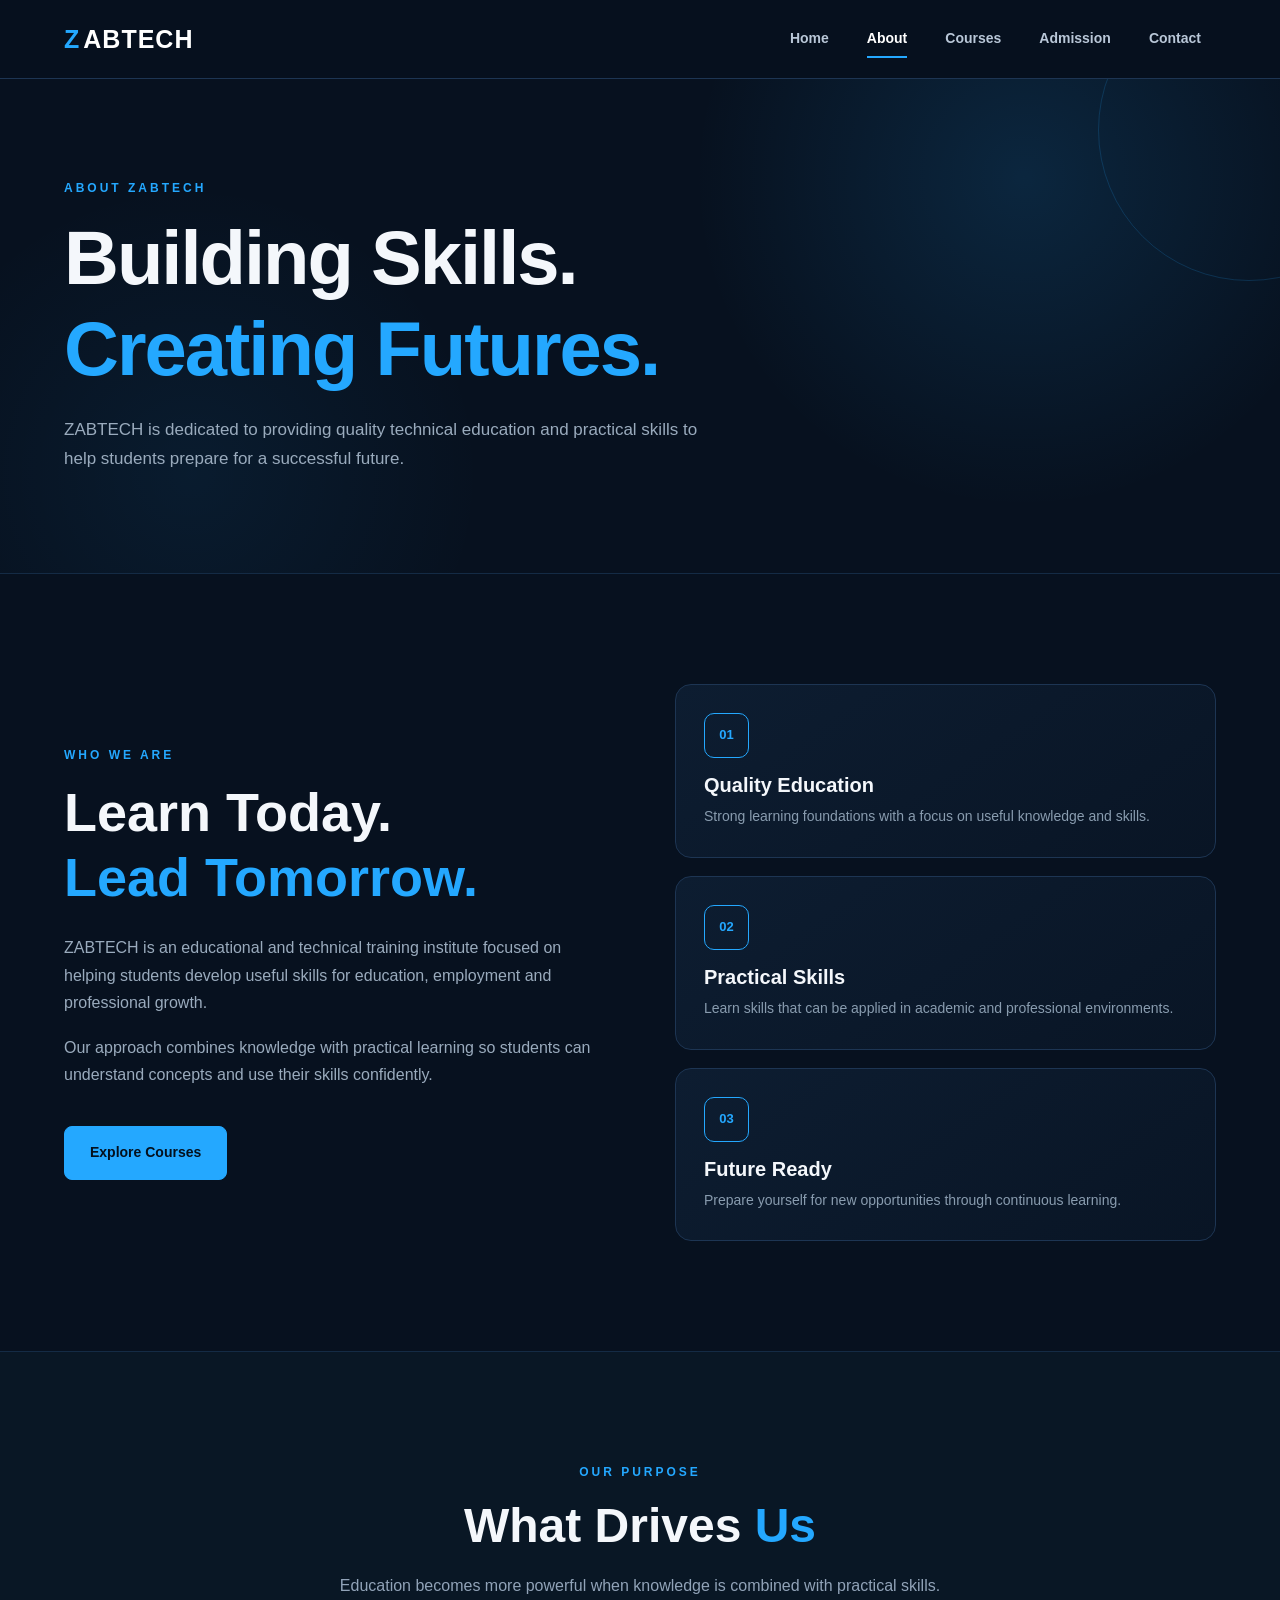
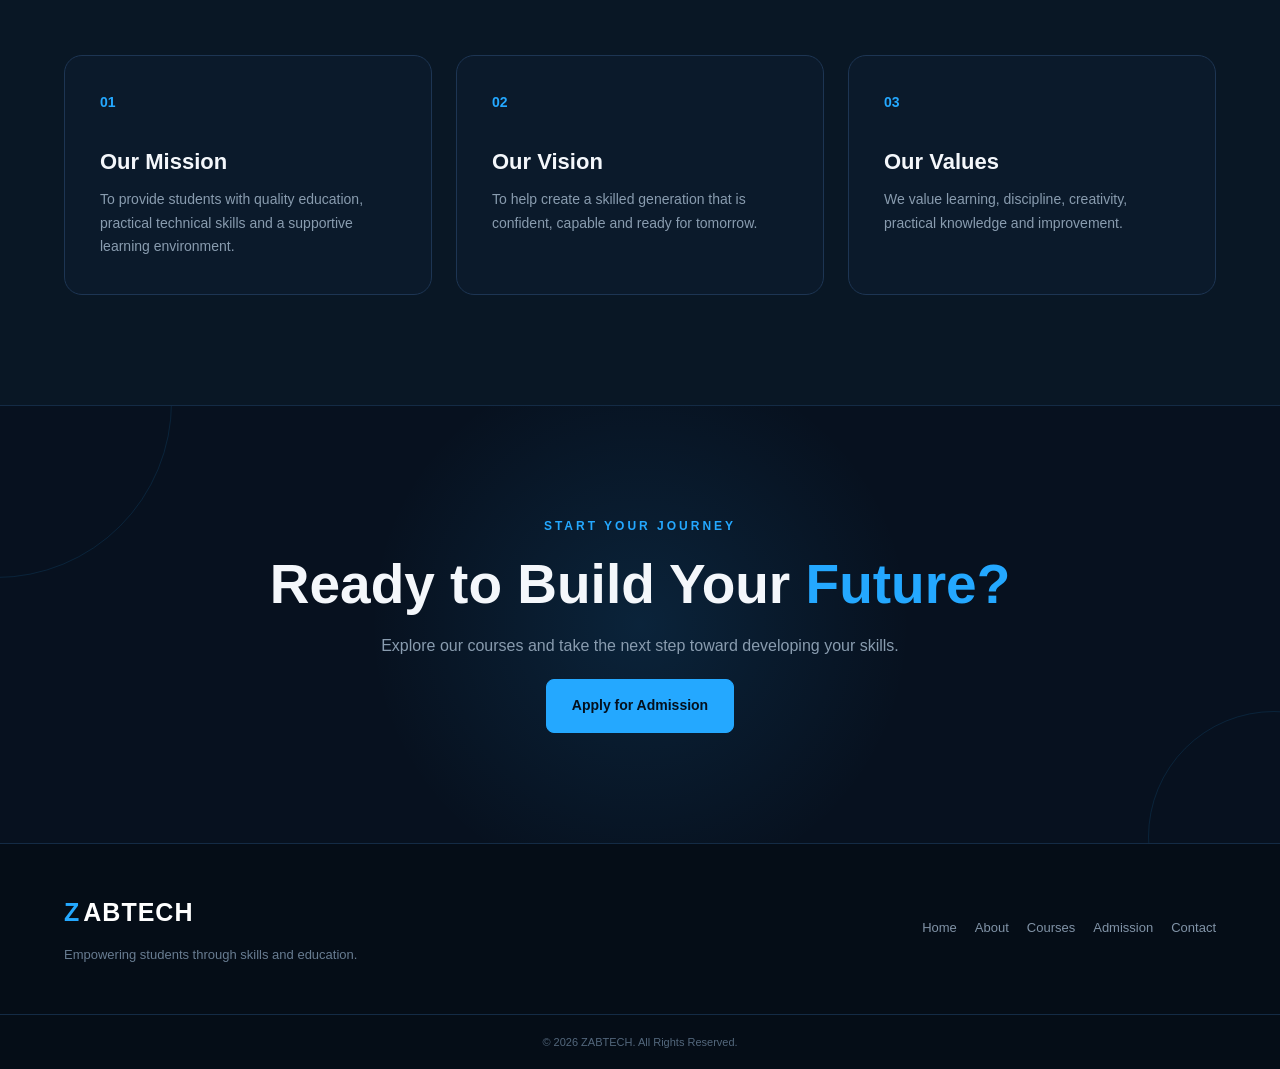
==== about.html @ 16ada103 "Add files via upload" ====
<!DOCTYPE html>

<html lang="en">
<head>
    <meta charset="UTF-8">
    <meta name="viewport" content="width=device-width, initial-scale=1.0">
    <title>About Us | ZABTECH</title>
    <link rel="stylesheet" href="style.css">
</head>

<body>


<header class="navbar">
    <div class="container nav-container">

        <a href="index.html" class="logo">
            <span>Z</span>ABTECH
        </a>

        <nav>
            <a href="index.html">Home</a>
            <a href="about.html" class="active">About</a>
            <a href="courses.html">Courses</a>
            <a href="admission.html">Admission</a>
            <a href="contact.html">Contact</a>
        </nav>

    </div>
</header>


<main>

    <section class="page-hero">
        <div class="container">

            <p class="section-tag">ABOUT ZABTECH</p>

            <h1>
                Building Skills.<br>
                <span>Creating Futures.</span>
            </h1>

            <p>
                ZABTECH is dedicated to providing quality technical
                education and practical skills to help students
                prepare for a successful future.
            </p>

        </div>
    </section>


    <section class="about-section">

        <div class="container about-grid">

            <div class="about-content">

                <p class="section-tag">WHO WE ARE</p>

                <h2>
                    Learn Today.<br>
                    <span>Lead Tomorrow.</span>
                </h2>

                <p>
                    ZABTECH is an educational and technical training
                    institute focused on helping students develop
                    useful skills for education, employment and
                    professional growth.
                </p>

                <p>
                    Our approach combines knowledge with practical
                    learning so students can understand concepts
                    and use their skills confidently.
                </p>

                <a href="courses.html" class="btn">
                    Explore Courses
                </a>

            </div>


            <div class="about-card">

                <div class="info-box">
                    <div class="info-icon">01</div>
                    <h3>Quality Education</h3>
                    <p>
                        Strong learning foundations with a focus
                        on useful knowledge and skills.
                    </p>
                </div>

                <div class="info-box">
                    <div class="info-icon">02</div>
                    <h3>Practical Skills</h3>
                    <p>
                        Learn skills that can be applied in
                        academic and professional environments.
                    </p>
                </div>

                <div class="info-box">
                    <div class="info-icon">03</div>
                    <h3>Future Ready</h3>
                    <p>
                        Prepare yourself for new opportunities
                        through continuous learning.
                    </p>
                </div>

            </div>

        </div>

    </section>


    <section class="mission-section">

        <div class="container">

            <div class="section-heading">

                <p class="section-tag">OUR PURPOSE</p>

                <h2>
                    What Drives <span>Us</span>
                </h2>

                <p>
                    Education becomes more powerful when knowledge
                    is combined with practical skills.
                </p>

            </div>


            <div class="mission-grid">

                <div class="mission-card">
                    <span>01</span>
                    <h3>Our Mission</h3>
                    <p>
                        To provide students with quality education,
                        practical technical skills and a supportive
                        learning environment.
                    </p>
                </div>

                <div class="mission-card">
                    <span>02</span>
                    <h3>Our Vision</h3>
                    <p>
                        To help create a skilled generation that is
                        confident, capable and ready for tomorrow.
                    </p>
                </div>

                <div class="mission-card">
                    <span>03</span>
                    <h3>Our Values</h3>
                    <p>
                        We value learning, discipline, creativity,
                        practical knowledge and improvement.
                    </p>
                </div>

            </div>

        </div>

    </section>


    <section class="cta-section">

        <div class="container">

            <p class="section-tag">START YOUR JOURNEY</p>

            <h2>
                Ready to Build Your <span>Future?</span>
            </h2>

            <p>
                Explore our courses and take the next step
                toward developing your skills.
            </p>

            <a href="admission.html" class="btn">
                Apply for Admission
            </a>

        </div>

    </section>

</main>


<footer class="footer">

    <div class="container footer-content">

        <div>
            <a href="index.html" class="logo">
                <span>Z</span>ABTECH
            </a>

            <p>
                Empowering students through skills and education.
            </p>
        </div>

        <div class="footer-links">
            <a href="index.html">Home</a>
            <a href="about.html">About</a>
            <a href="courses.html">Courses</a>
            <a href="admission.html">Admission</a>
            <a href="contact.html">Contact</a>
        </div>

    </div>

    <div class="copyright">
        © 2026 ZABTECH. All Rights Reserved.
    </div>

</footer>


</body>
</html>
---- style.css ----
/* =========================================================
ZABTECH - PROFESSIONAL WEBSITE
Main Stylesheet
========================================================= */

/* =========================
RESET
========================= */

* {
  margin: 0;
  padding: 0;
  box-sizing: border-box;
  }

html {
scroll-behavior: smooth;
}

body {
font-family: Arial, Helvetica, sans-serif;
background: #07111f;
color: #f4f7fb;
line-height: 1.7;
overflow-x: hidden;
}

a {
text-decoration: none;
color: inherit;
}

button,
input,
textarea,
select {
font-family: inherit;
}

img {
max-width: 100%;
display: block;
}

/* =========================
CONTAINER
========================= */

.container {
width: 90%;
max-width: 1200px;
margin: 0 auto;
}

/* =========================
NAVBAR
========================= */

.navbar {
position: sticky;
top: 0;
z-index: 1000;
background: rgba(7, 17, 31, 0.96);
border-bottom: 1px solid #1d3553;
backdrop-filter: blur(12px);
}

.nav-container {
min-height: 78px;
display: flex;
align-items: center;
justify-content: space-between;
gap: 30px;
}

.logo {
display: inline-flex;
align-items: center;
gap: 3px;
color: #ffffff;
font-size: 25px;
font-weight: 800;
letter-spacing: 1px;
}

.logo span {
color: #24a8ff;
}

nav {
display: flex;
align-items: center;
gap: 8px;
}

nav a {
position: relative;
padding: 10px 15px;
color: #b9c7d8;
font-size: 14px;
font-weight: 600;
transition: 0.3s ease;
}

nav a::after {
content: "";
position: absolute;
left: 15px;
right: 15px;
bottom: 3px;
height: 2px;
background: #24a8ff;
transform: scaleX(0);
transform-origin: center;
transition: 0.3s ease;
}

nav a:hover,
nav a.active {
color: #ffffff;
}

nav a:hover::after,
nav a.active::after {
transform: scaleX(1);
}

/* =========================
COMMON TEXT
========================= */

.section-tag {
color: #24a8ff;
font-size: 12px;
font-weight: 800;
letter-spacing: 3px;
margin-bottom: 14px;
}

h1,
h2,
h3 {
line-height: 1.2;
}

h1 span,
h2 span {
color: #24a8ff;
}

.section-heading {
text-align: center;
max-width: 700px;
margin: 0 auto 55px;
}

.section-heading h2 {
font-size: clamp(32px, 5vw, 48px);
margin-bottom: 18px;
}

.section-heading p:not(.section-tag) {
color: #91a3b8;
}

/* =========================
BUTTON
========================= */

.btn {
display: inline-block;
padding: 14px 25px;
margin-top: 20px;
border: 1px solid #24a8ff;
border-radius: 8px;
background: #24a8ff;
color: #04101d;
font-size: 14px;
font-weight: 800;
transition: 0.3s ease;
box-shadow: 0 0 0 rgba(36, 168, 255, 0);
}

.btn:hover {
transform: translateY(-4px);
background: transparent;
color: #24a8ff;
box-shadow: 0 12px 35px rgba(36, 168, 255, 0.15);
}

/* =========================
PAGE HERO
========================= */

.page-hero {
position: relative;
min-height: 55vh;
display: flex;
align-items: center;
overflow: hidden;
border-bottom: 1px solid #142b45;
background:
radial-gradient(circle at 80% 20%, rgba(36, 168, 255, 0.14), transparent 30%),
radial-gradient(circle at 15% 80%, rgba(36, 168, 255, 0.07), transparent 25%),
#07111f;
}

.page-hero::before {
content: "";
position: absolute;
width: 300px;
height: 300px;
right: -120px;
top: -100px;
border: 1px solid rgba(36, 168, 255, 0.18);
border-radius: 50%;
animation: rotateCircle 15s linear infinite;
}

.page-hero .container {
position: relative;
z-index: 2;
padding: 90px 0;
animation: fadeUp 0.8s ease both;
}

.page-hero h1 {
max-width: 800px;
font-size: clamp(42px, 7vw, 76px);
letter-spacing: -2px;
margin-bottom: 22px;
}

.page-hero p:not(.section-tag) {
max-width: 650px;
color: #9aabbd;
font-size: 17px;
}

/* =========================
ABOUT
========================= */

.about-section {
padding: 110px 0;
}

.about-grid {
display: grid;
grid-template-columns: 1fr 1fr;
gap: 70px;
align-items: center;
}

.about-content h2 {
font-size: clamp(35px, 5vw, 54px);
margin-bottom: 25px;
}

.about-content > p:not(.section-tag) {
color: #9aabbd;
margin-bottom: 18px;
}

.about-card {
display: grid;
gap: 18px;
}

.info-box {
padding: 28px;
border: 1px solid #1d3553;
border-radius: 16px;
background: linear-gradient(145deg, #0d1d31, #091525);
transition: 0.35s ease;
}

.info-box:hover {
transform: translateX(8px);
border-color: #24a8ff;
box-shadow: 0 15px 40px rgba(0, 0, 0, 0.25);
}

.info-icon {
width: 45px;
height: 45px;
display: flex;
align-items: center;
justify-content: center;
margin-bottom: 15px;
border: 1px solid #24a8ff;
border-radius: 10px;
color: #24a8ff;
font-size: 13px;
font-weight: 800;
}

.info-box h3 {
margin-bottom: 8px;
font-size: 20px;
}

.info-box p {
color: #899caf;
font-size: 14px;
}

/* =========================
MISSION
========================= */

.mission-section {
padding: 110px 0;
background: #091725;
border-top: 1px solid #142b45;
border-bottom: 1px solid #142b45;
}

.mission-grid {
display: grid;
grid-template-columns: repeat(3, 1fr);
gap: 24px;
}

.mission-card {
position: relative;
padding: 35px;
border: 1px solid #1d3553;
border-radius: 18px;
background: #0b1a2b;
transition: 0.35s ease;
}

.mission-card:hover {
transform: translateY(-8px);
border-color: #24a8ff;
}

.mission-card > span {
display: block;
margin-bottom: 35px;
color: #24a8ff;
font-size: 14px;
font-weight: 800;
}

.mission-card h3 {
margin-bottom: 12px;
font-size: 22px;
}

.mission-card p {
color: #899caf;
font-size: 14px;
}

/* =========================
COURSES
========================= */

.courses-section {
padding: 110px 0;
}

.courses-grid {
display: grid;
grid-template-columns: repeat(3, 1fr);
gap: 25px;
}

.course-card {
position: relative;
padding: 34px;
overflow: hidden;
border: 1px solid #1d3553;
border-radius: 18px;
background: linear-gradient(145deg, #0e2035, #091625);
transition: 0.4s ease;
}

.course-card::before {
content: "";
position: absolute;
width: 100px;
height: 100px;
right: -50px;
bottom: -50px;
border-radius: 50%;
background: rgba(36, 168, 255, 0.08);
transition: 0.4s ease;
}

.course-card:hover {
transform: translateY(-9px);
border-color: #24a8ff;
box-shadow: 0 20px 50px rgba(0, 0, 0, 0.28);
}

.course-card:hover::before {
transform: scale(2.2);
}

.course-number {
color: #526b85;
font-size: 13px;
font-weight: 800;
margin-bottom: 20px;
}

.course-icon {
width: 58px;
height: 58px;
display: flex;
align-items: center;
justify-content: center;
margin-bottom: 22px;
border-radius: 14px;
border: 1px solid #24a8ff;
color: #24a8ff;
font-size: 12px;
font-weight: 900;
}

.course-card h3 {
min-height: 52px;
margin-bottom: 15px;
font-size: 21px;
}

.course-card > p {
min-height: 95px;
color: #899caf;
font-size: 14px;
}

.course-details {
display: flex;
flex-wrap: wrap;
gap: 8px;
margin-top: 20px;
}

.course-details span {
padding: 6px 9px;
border: 1px solid #203b59;
border-radius: 5px;
color: #8ea4bb;
font-size: 11px;
}

.course-btn {
display: inline-block;
margin-top: 25px;
color: #24a8ff;
font-size: 13px;
font-weight: 800;
transition: 0.3s ease;
}

.course-btn:hover {
letter-spacing: 0.5px;
}

.featured-course {
border-color: #24a8ff;
}

.popular-label {
position: absolute;
top: 18px;
right: 18px;
padding: 5px 9px;
border-radius: 5px;
background: #24a8ff;
color: #04101d;
font-size: 9px;
font-weight: 900;
}

/* =========================
WHY SECTION
========================= */

.why-section {
padding: 110px 0;
background: #091725;
border-top: 1px solid #142b45;
border-bottom: 1px solid #142b45;
}

.why-grid {
display: grid;
grid-template-columns: repeat(3, 1fr);
gap: 24px;
}

.why-card {
padding: 32px;
border: 1px solid #1d3553;
border-radius: 16px;
background: #0b1a2b;
transition: 0.35s ease;
}

.why-card:hover {
transform: translateY(-7px);
border-color: #24a8ff;
}

.why-card > span {
color: #24a8ff;
font-weight: 800;
font-size: 13px;
}

.why-card h3 {
margin: 18px 0 10px;
font-size: 20px;
}

.why-card p {
color: #899caf;
font-size: 14px;
}

/* =========================
ADMISSION
========================= */

.admission-section {
padding: 110px 0;
}

.admission-grid {
display: grid;
grid-template-columns: 0.85fr 1.15fr;
gap: 70px;
align-items: start;
}

.admission-info h2 {
font-size: clamp(35px, 5vw, 54px);
margin-bottom: 25px;
}

.admission-info > p:not(.section-tag) {
color: #899caf;
margin-bottom: 35px;
}

.admission-points {
display: grid;
gap: 22px;
}

.admission-point {
display: grid;
grid-template-columns: 45px 1fr;
gap: 15px;
}

.admission-point > span {
width: 42px;
height: 42px;
display: flex;
align-items: center;
justify-content: center;
border: 1px solid #24a8ff;
border-radius: 9px;
color: #24a8ff;
font-size: 12px;
font-weight: 800;
}

.admission-point h3 {
margin-bottom: 5px;
font-size: 17px;
}

.admission-point p {
color: #899caf;
font-size: 13px;
}

.admission-form-box,
.contact-form-box {
padding: 40px;
border: 1px solid #1d3553;
border-radius: 20px;
background: linear-gradient(145deg, #0e2035, #091625);
box-shadow: 0 25px 60px rgba(0, 0, 0, 0.2);
}

.form-heading {
margin-bottom: 30px;
}

.form-heading h2 {
font-size: 30px;
margin-bottom: 8px;
}

.form-heading p:not(.section-tag) {
color: #899caf;
font-size: 14px;
}

.form-row {
display: grid;
grid-template-columns: 1fr 1fr;
gap: 18px;
}

.form-group {
margin-bottom: 20px;
}

.form-group label {
display: block;
margin-bottom: 8px;
color: #d7e2ed;
font-size: 13px;
font-weight: 700;
}

.form-group input,
.form-group select,
.form-group textarea {
width: 100%;
padding: 14px 15px;
outline: none;
border: 1px solid #27435f;
border-radius: 8px;
background: #071421;
color: #ffffff;
font-size: 13px;
transition: 0.3s ease;
}

.form-group input::placeholder,
.form-group textarea::placeholder {
color: #536b82;
}

.form-group input:focus,
.form-group select:focus,
.form-group textarea:focus {
border-color: #24a8ff;
box-shadow: 0 0 0 3px rgba(36, 168, 255, 0.08);
}

.form-group textarea {
resize: vertical;
min-height: 130px;
}

.form-group select {
cursor: pointer;
}

.form-submit {
width: 100%;
padding: 15px;
border: 1px solid #24a8ff;
border-radius: 8px;
background: #24a8ff;
color: #04101d;
font-size: 14px;
font-weight: 800;
cursor: pointer;
transition: 0.3s ease;
}

.form-submit:hover {
background: transparent;
color: #24a8ff;
transform: translateY(-3px);
}

/* =========================
NOTICE
========================= */

.notice-section {
padding: 0 0 110px;
}

.notice-box {
display: flex;
align-items: flex-start;
gap: 20px;
padding: 25px;
border: 1px solid #1d3553;
border-radius: 15px;
background: #091725;
}

.notice-icon {
min-width: 42px;
height: 42px;
display: flex;
align-items: center;
justify-content: center;
border: 1px solid #24a8ff;
border-radius: 50%;
color: #24a8ff;
font-weight: 900;
}

.notice-box h3 {
margin-bottom: 5px;
}

.notice-box p {
color: #899caf;
font-size: 13px;
}

/* =========================
CONTACT
========================= */

.contact-section {
padding: 110px 0;
}

.contact-grid {
display: grid;
grid-template-columns: 0.85fr 1.15fr;
gap: 70px;
align-items: start;
}

.contact-info h2 {
font-size: clamp(35px, 5vw, 54px);
margin-bottom: 25px;
}

.contact-info > p:not(.section-tag) {
color: #899caf;
margin-bottom: 40px;
}

.contact-details {
display: grid;
gap: 20px;
}

.contact-item {
display: grid;
grid-template-columns: 45px 1fr;
gap: 15px;
align-items: center;
}

.contact-icon {
width: 42px;
height: 42px;
display: flex;
align-items: center;
justify-content: center;
border: 1px solid #24a8ff;
border-radius: 9px;
color: #24a8ff;
font-size: 11px;
font-weight: 800;
}

.contact-item h3 {
font-size: 15px;
margin-bottom: 2px;
}

.contact-item p {
color: #899caf;
font-size: 13px;
}

/* =========================
HELP
========================= */

.help-section {
padding: 110px 0;
background: #091725;
border-top: 1px solid #142b45;
border-bottom: 1px solid #142b45;
}

.help-grid {
display: grid;
grid-template-columns: repeat(3, 1fr);
gap: 24px;
}

.help-card {
padding: 30px;
border: 1px solid #1d3553;
border-radius: 16px;
background: #0b1a2b;
transition: 0.35s ease;
}

.help-card:hover {
transform: translateY(-7px);
border-color: #24a8ff;
}

.help-card > span {
color: #24a8ff;
font-weight: 800;
font-size: 13px;
}

.help-card h3 {
margin: 18px 0 10px;
font-size: 19px;
}

.help-card p {
color: #899caf;
font-size: 14px;
}

/* =========================
CTA
========================= */

.cta-section {
position: relative;
padding: 110px 20px;
text-align: center;
overflow: hidden;
background:
radial-gradient(circle at center, rgba(36, 168, 255, 0.12), transparent 40%),
#07111f;
}

.cta-section::before,
.cta-section::after {
content: "";
position: absolute;
border: 1px solid rgba(36, 168, 255, 0.12);
border-radius: 50%;
}

.cta-section::before {
width: 350px;
height: 350px;
left: -180px;
top: -180px;
}

.cta-section::after {
width: 250px;
height: 250px;
right: -120px;
bottom: -120px;
}

.cta-section .container {
position: relative;
z-index: 2;
}

.cta-section h2 {
font-size: clamp(35px, 5vw, 55px);
margin-bottom: 15px;
}

.cta-section p:not(.section-tag) {
max-width: 600px;
margin: 0 auto;
color: #899caf;
}

/* =========================
FOOTER
========================= */

.footer {
background: #050d17;
border-top: 1px solid #142b45;
}

.footer-content {
min-height: 170px;
display: flex;
align-items: center;
justify-content: space-between;
gap: 40px;
}

.footer-content p {
margin-top: 10px;
color: #687c91;
font-size: 13px;
}

.footer-links {
display: flex;
flex-wrap: wrap;
gap: 18px;
}

.footer-links a {
color: #8193a7;
font-size: 13px;
transition: 0.3s ease;
}

.footer-links a:hover {
color: #24a8ff;
}

.copyright {
padding: 18px 20px;
border-top: 1px solid #142b45;
color: #53677c;
text-align: center;
font-size: 11px;
}

/* =========================
ANIMATIONS
========================= */

@keyframes fadeUp {


from {
    opacity: 0;
    transform: translateY(25px);
}

to {
    opacity: 1;
    transform: translateY(0);
}


}

@keyframes rotateCircle {


from {
    transform: rotate(0deg);
}

to {
    transform: rotate(360deg);
}


}

/* =========================
RESPONSIVE TABLET
========================= */

@media (max-width: 950px) {


.nav-container {
    flex-direction: column;
    padding: 18px 0;
}

nav {
    flex-wrap: wrap;
    justify-content: center;
}

.about-grid,
.admission-grid,
.contact-grid {
    grid-template-columns: 1fr;
    gap: 50px;
}

.courses-grid {
    grid-template-columns: repeat(2, 1fr);
}

.mission-grid,
.why-grid,
.help-grid {
    grid-template-columns: 1fr;
}


}

/* =========================
RESPONSIVE MOBILE
========================= */

@media (max-width: 650px) {


.container {
    width: 92%;
}

.nav-container {
    gap: 12px;
}

.logo {
    font-size: 22px;
}

nav {
    gap: 2px;
}

nav a {
    padding: 7px 8px;
    font-size: 12px;
}

nav a::after {
    left: 8px;
    right: 8px;
}

.page-hero {
    min-height: 60vh;
}

.page-hero .container {
    padding: 70px 0;
}

.page-hero h1 {
    font-size: 43px;
    letter-spacing: -1px;
}

.page-hero p:not(.section-tag) {
    font-size: 15px;
}

.about-section,
.courses-section,
.mission-section,
.why-section,
.admission-section,
.contact-section,
.help-section,
.cta-section {
    padding: 75px 0;
}

.section-heading {
    margin-bottom: 40px;
}

.section-heading h2 {
    font-size: 34px;
}

.courses-grid {
    grid-template-columns: 1fr;
}

.course-card > p {
    min-height: auto;
}

.form-row {
    grid-template-columns: 1fr;
    gap: 0;
}

.admission-form-box,
.contact-form-box {
    padding: 25px;
}

.footer-content {
    padding: 40px 0;
    min-height: auto;
    flex-direction: column;
    align-items: flex-start;
}

.footer-links {
    gap: 12px;
}

.notice-box {
    flex-direction: column;
}


}

/* =========================
SMALL MOBILE
========================= */

@media (max-width: 400px) {


nav a {
    padding: 6px 5px;
    font-size: 11px;
}

.page-hero h1 {
    font-size: 37px;
}

.admission-form-box,
.contact-form-box {
    padding: 20px;
}


}
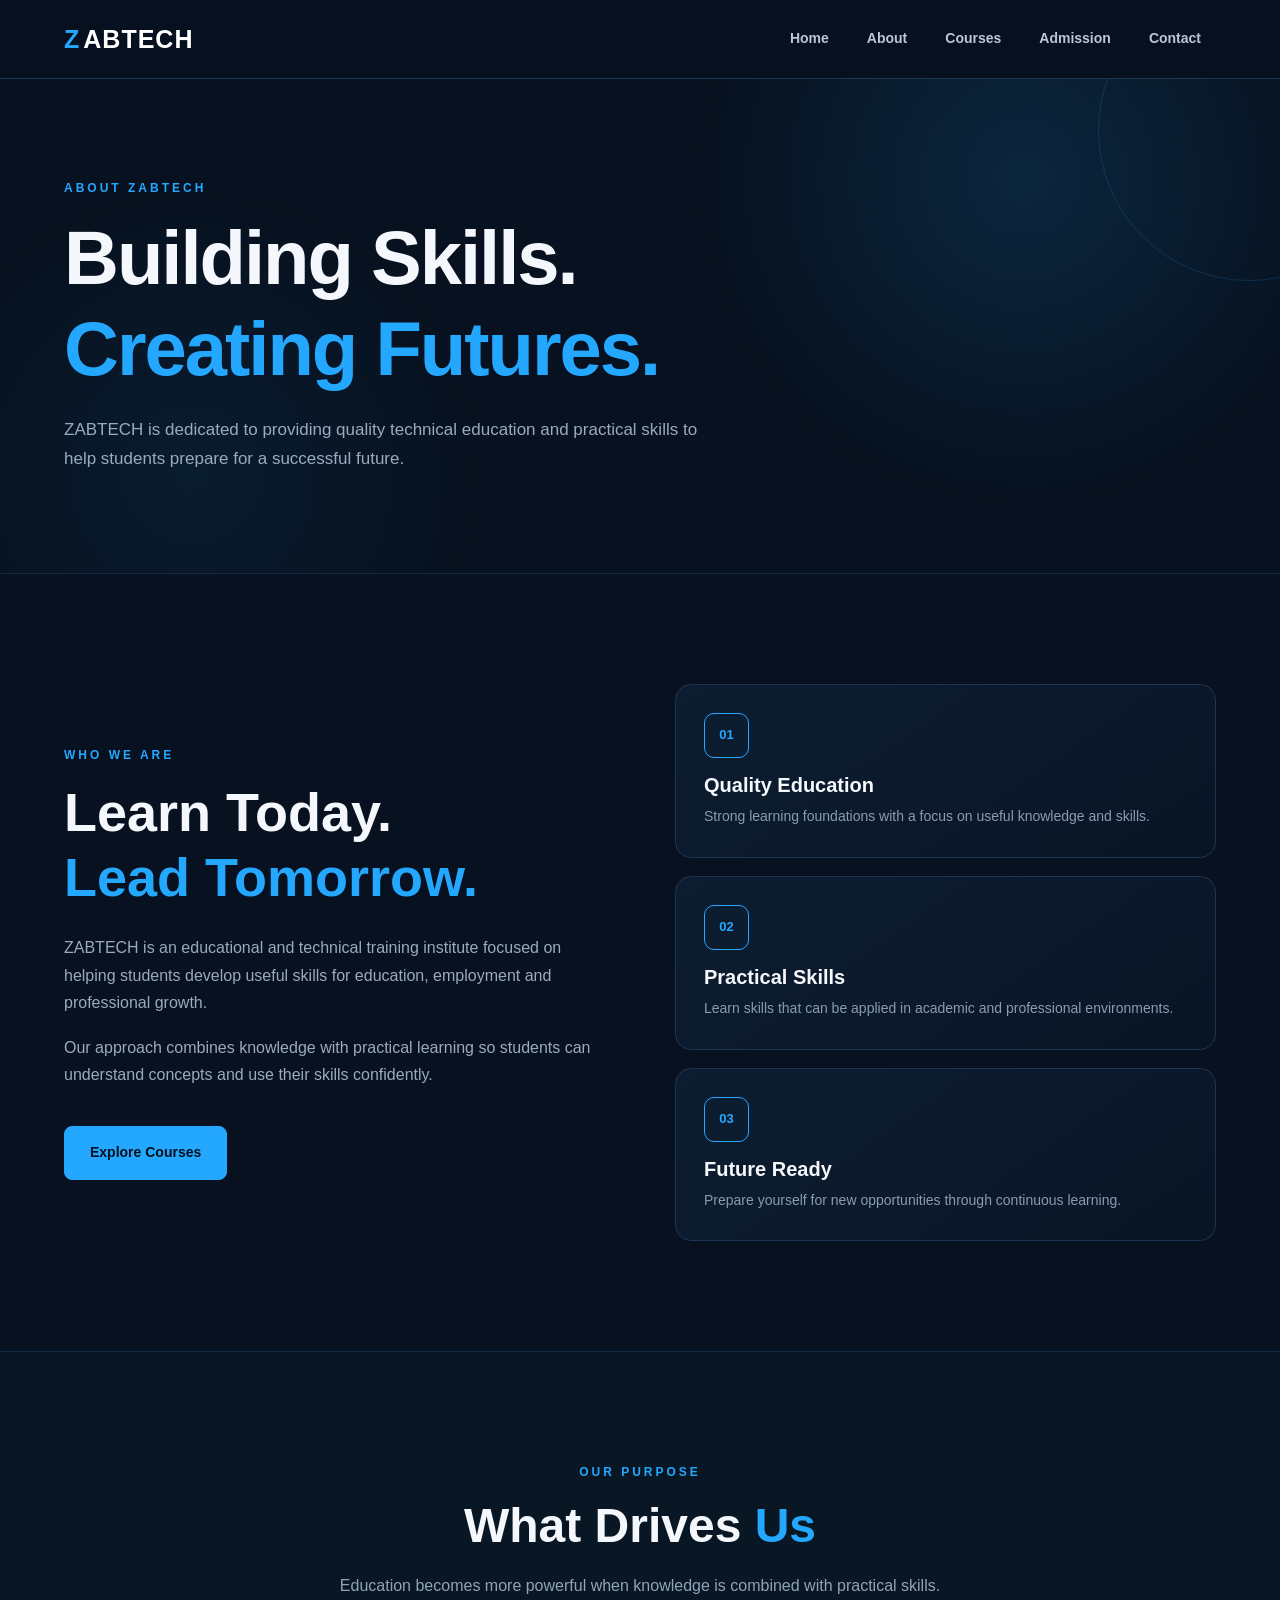
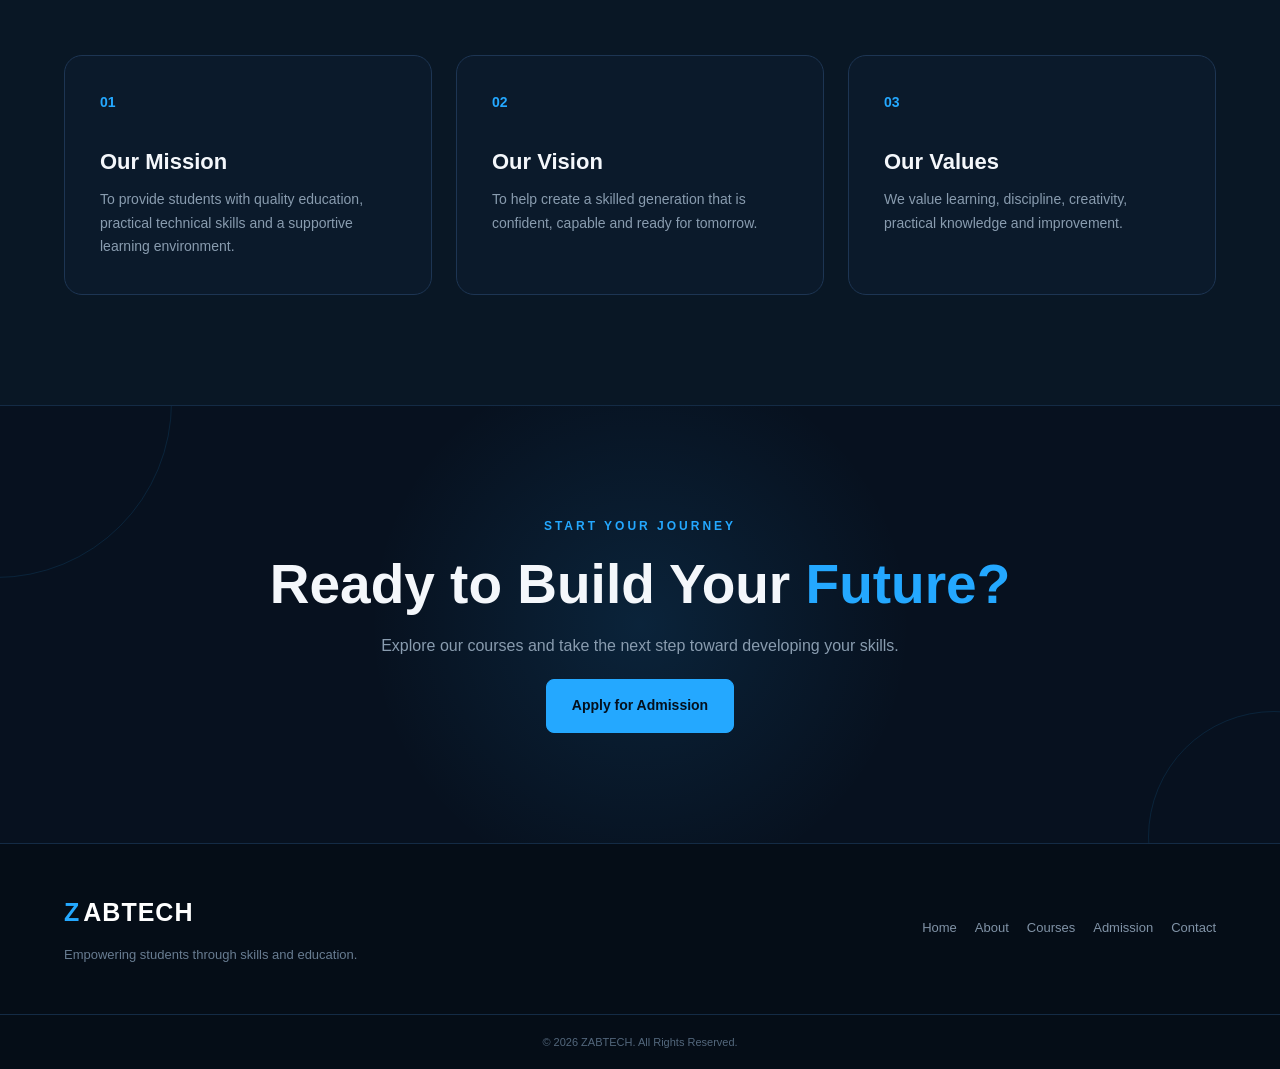
==== commit bdcc4d1e: "Fix HTML formatting and structure in about.html" ====
--- a/about.html
+++ b/about.html
@@ -19,12 +19,12 @@
         </a>
 
         <nav>
-            <a href="index.html">Home</a>
-            <a href="about.html" class="active">About</a>
-            <a href="courses.html">Courses</a>
-            <a href="admission.html">Admission</a>
-            <a href="contact.html">Contact</a>
-        </nav>
+    <a href="index.html">Home</a>
+    <a href="about.html">About</a>
+    <a href="courses.html">Courses</a>
+    <a href="admission.html">Admission</a>
+    <a href="contact.html">Contact</a>
+</nav>
 
     </div>
 </header>
